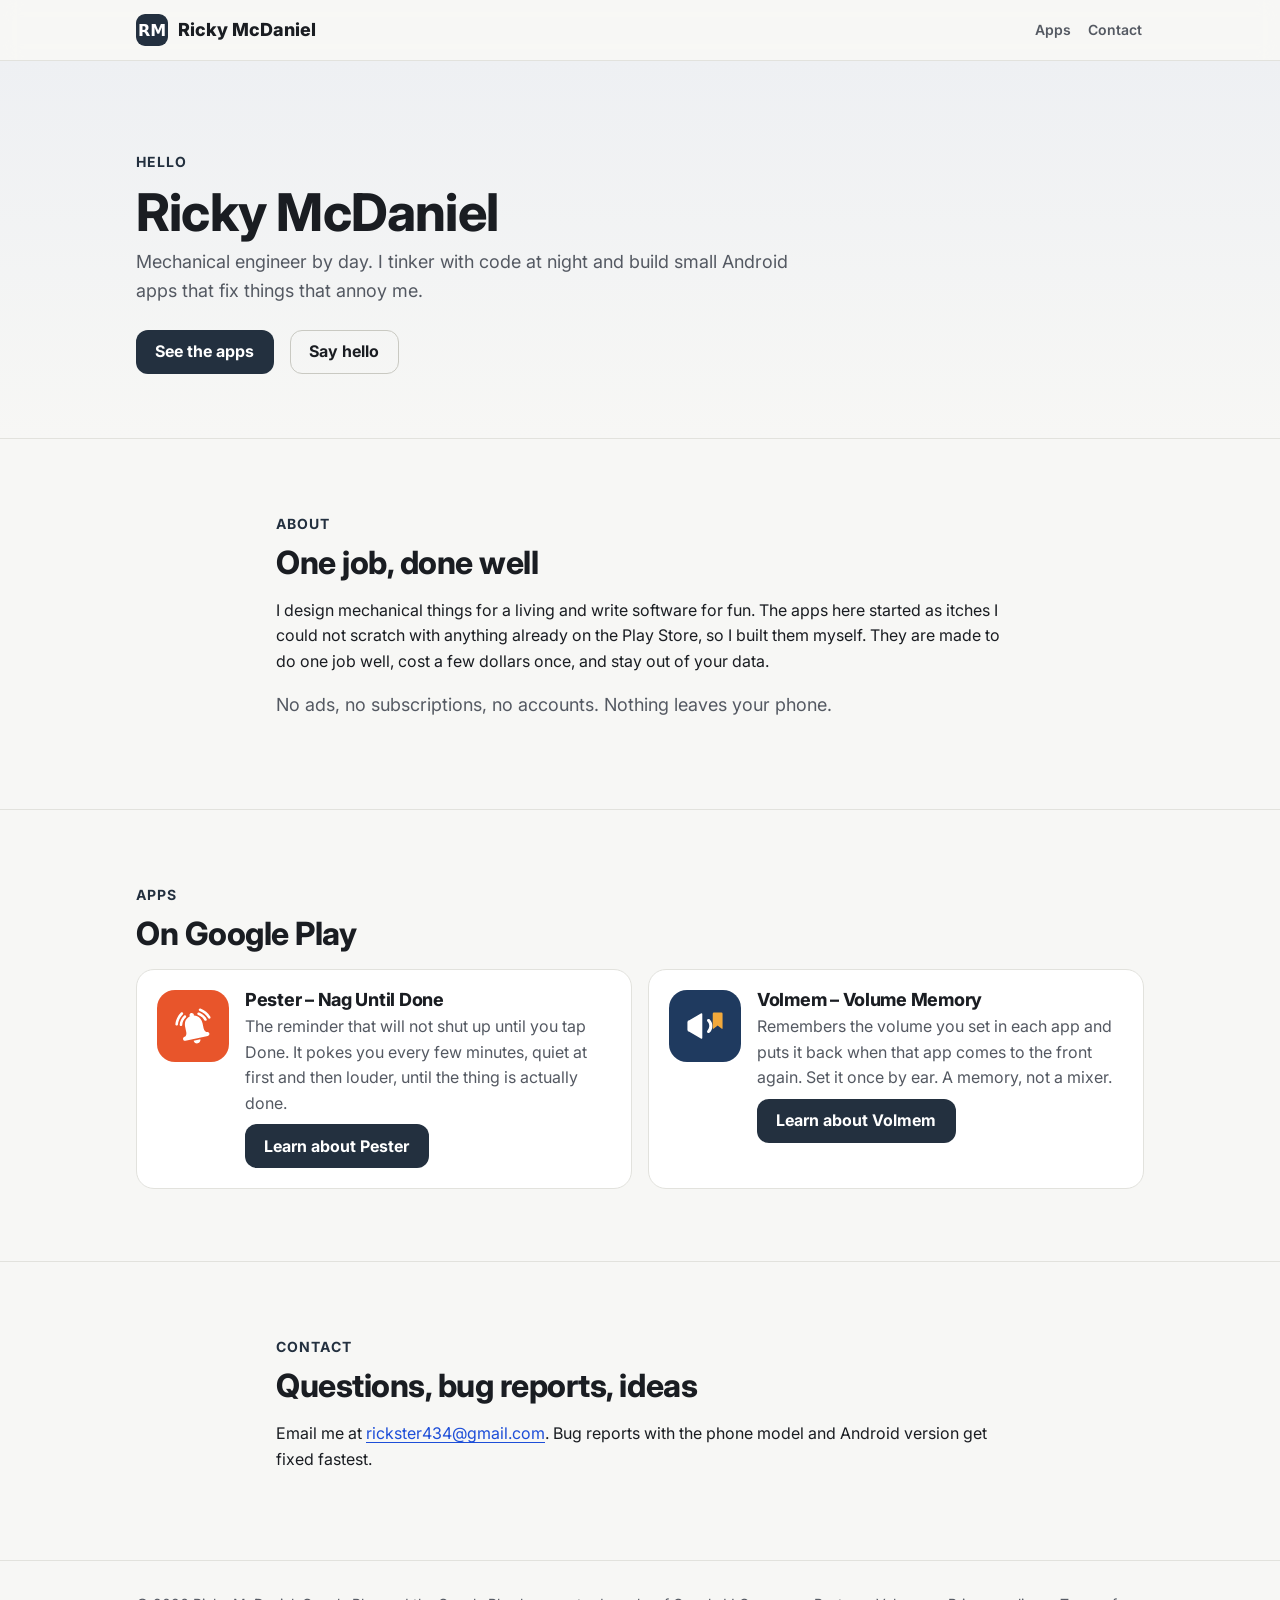
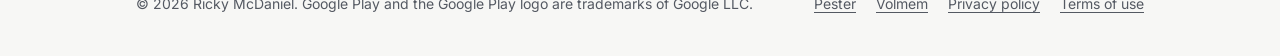
==== index.html @ fd783cd7 "Site: rickymcdaniel.net Co-Authored-By: Claude Opus 5.5 <noreply@anthropic.com>" ====
<!DOCTYPE html>
<html lang="en">
<head>
<meta charset="utf-8">
<meta name="viewport" content="width=device-width, initial-scale=1">
<title>Ricky McDaniel</title>
<meta name="description" content="Ricky McDaniel is a mechanical engineer who tinkers with code and builds small, honest Android apps: Pester, the reminder that nags until Done, and Volmem, a volume memory for every app.">
<link rel="canonical" href="https://rickymcdaniel.net/">
<meta name="theme-color" content="#23303F">
<meta property="og:type" content="website">
<meta property="og:site_name" content="Ricky McDaniel">
<meta property="og:title" content="Ricky McDaniel">
<meta property="og:description" content="Mechanical engineer, code tinkerer, Android app developer. Maker of Pester and Volmem.">
<meta property="og:url" content="https://rickymcdaniel.net/">
<meta property="og:image" content="https://rickymcdaniel.net/assets/og-image.png">
<meta property="og:image:width" content="1200">
<meta property="og:image:height" content="630">
<meta name="twitter:card" content="summary_large_image">
<link rel="icon" href="assets/favicon-32.png" sizes="32x32" type="image/png">
<link rel="icon" href="assets/favicon.svg" type="image/svg+xml">
<link rel="apple-touch-icon" href="assets/icon-180.png">
<link rel="preconnect" href="https://fonts.googleapis.com">
<link rel="preconnect" href="https://fonts.gstatic.com" crossorigin>
<link href="https://fonts.googleapis.com/css2?family=Inter:wght@400;600;700;800&display=swap" rel="stylesheet">
<link rel="stylesheet" href="assets/style.css">
</head>
<body>
<a class="skip" href="#main">Skip to content</a>
<header class="site-header">
  <div class="wrap">
    <a class="brand" href="/"><img src="assets/favicon.svg" alt="" width="32" height="32">Ricky McDaniel</a>
    <nav class="nav" aria-label="Site">
      <a href="#apps">Apps</a>
      <a href="#contact">Contact</a>
    </nav>
  </div>
</header>

<main id="main">
<section class="hero">
  <div class="wrap" style="display:block">
    <div class="wrap-narrow" style="padding:0">
      <p class="eyebrow">Hello</p>
      <h1>Ricky McDaniel</h1>
      <p class="lead">Mechanical engineer by day. I tinker with code at night and build small Android apps that fix things that annoy me.</p>
      <div class="cta-row">
        <a class="btn btn-primary" href="#apps">See the apps</a>
        <a class="btn btn-ghost" href="mailto:rickster434@gmail.com">Say hello</a>
      </div>
    </div>
  </div>
</section>

<section id="about">
  <div class="wrap wrap-narrow">
    <p class="eyebrow">About</p>
    <h2>One job, done well</h2>
    <p>I design mechanical things for a living and write software for fun. The apps here started as itches I could not scratch with anything already on the Play Store, so I built them myself. They are made to do one job well, cost a few dollars once, and stay out of your data.</p>
    <p class="lead">No ads, no subscriptions, no accounts. Nothing leaves your phone.</p>
  </div>
</section>

<section id="apps">
  <div class="wrap">
    <p class="eyebrow">Apps</p>
    <h2>On Google Play</h2>
    <div class="grid grid-2">
      <div class="card app-card">
        <img src="assets/pester-icon.svg" alt="" width="72" height="72">
        <div>
          <h3>Pester – Nag Until Done</h3>
          <p>The reminder that will not shut up until you tap Done. It pokes you every few minutes, quiet at first and then louder, until the thing is actually done.</p>
          <a class="btn btn-primary" href="https://pester.rickymcdaniel.net/">Learn about Pester</a>
        </div>
      </div>
      <div class="card app-card">
        <img src="assets/volmem-icon.svg" alt="" width="72" height="72">
        <div>
          <h3>Volmem – Volume Memory</h3>
          <p>Remembers the volume you set in each app and puts it back when that app comes to the front again. Set it once by ear. A memory, not a mixer.</p>
          <a class="btn btn-primary" href="https://volmem.rickymcdaniel.net/">Learn about Volmem</a>
        </div>
      </div>
    </div>
  </div>
</section>

<section id="contact">
  <div class="wrap wrap-narrow">
    <p class="eyebrow">Contact</p>
    <h2>Questions, bug reports, ideas</h2>
    <p>Email me at <a href="mailto:rickster434@gmail.com">rickster434@gmail.com</a>. Bug reports with the phone model and Android version get fixed fastest.</p>
  </div>
</section>
</main>

<footer class="site-footer">
  <div class="wrap">
    <div>© 2026 Ricky McDaniel. Google Play and the Google Play logo are trademarks of Google LLC.</div>
    <nav aria-label="Legal">
      <a href="https://pester.rickymcdaniel.net/">Pester</a>
      <a href="https://volmem.rickymcdaniel.net/">Volmem</a>
      <a href="privacy.html">Privacy policy</a>
      <a href="terms.html">Terms of use</a>
    </nav>
  </div>
</footer>
</body>
</html>
---- assets/style.css ----
:root {
  color-scheme: light dark;
  --fs-0: 0.875rem; --fs-1: 1rem; --fs-2: 1.125rem; --fs-3: 1.375rem; --fs-4: clamp(1.6rem, 3.2vw, 2rem); --fs-5: clamp(2rem, 4vw, 2.5rem); --fs-6: clamp(2.1rem, 5.5vw, 3.25rem);
  --bg: #F7F7F5; --surface: #FFFFFF; --surface-2: #EEEEEA; --line: #E2E2DD; --line-strong: #C9C9C2;
  --ink: #1A1D22; --ink-2: #545962; --link: #1D4ED8;
  --brand: #23303F; --brand-text: #23303F; --on-brand: #FFFFFF; --brand-soft: #E6EAF0;
  --accent: #0F766E; --accent-soft: #E2F3F0; --hero-bg: linear-gradient(180deg, #EEF0F3 0%, #F7F7F5 100%);
}
@media (prefers-color-scheme: dark) { :root {
  --bg: #121417; --surface: #1B1E23; --surface-2: #23272E; --line: #2C3138; --line-strong: #454B54;
  --ink: #EDEEF0; --ink-2: #A3A9B3; --link: #8FB4FF;
  --brand: #3C4A5E; --brand-text: #B7C4D6; --on-brand: #FFFFFF; --brand-soft: #262E3A;
  --accent: #2DD4BF; --accent-soft: #14302E; --hero-bg: linear-gradient(180deg, #181B20 0%, #121417 100%);
} }
/* ---------- tokens: brand block is replaced per site ---------- */

/* ---------- reset + base ---------- */
*, *::before, *::after { box-sizing: border-box; }
html { -webkit-text-size-adjust: 100%; scroll-behavior: smooth; }
body {
  margin: 0;
  font-family: "Inter", system-ui, -apple-system, "Segoe UI", Roboto, sans-serif;
  font-size: var(--fs-1);
  line-height: 1.6;
  color: var(--ink);
  background: var(--bg);
  overflow-x: hidden;
}
img, svg, video { max-width: 100%; height: auto; display: block; }
a { color: var(--link); text-decoration-thickness: 1px; text-underline-offset: 3px; }
a:hover { text-decoration-thickness: 2px; }
:focus-visible { outline: 3px solid var(--accent); outline-offset: 3px; border-radius: 4px; }
h1, h2, h3, h4 { line-height: 1.15; margin: 0 0 .5em; letter-spacing: -0.015em; font-weight: 750; }
h1 { font-size: var(--fs-6); }
h2 { font-size: var(--fs-4); }
h3 { font-size: var(--fs-2); }
p, ul, ol { margin: 0 0 1em; }
small, .small { font-size: var(--fs-0); }
.muted { color: var(--ink-2); }
code { font-family: ui-monospace, "SF Mono", Menlo, Consolas, monospace; font-size: .92em; background: var(--surface-2); padding: .1em .35em; border-radius: 5px; }
hr { border: 0; border-top: 1px solid var(--line); margin: 2rem 0; }

.wrap { width: 100%; max-width: 1040px; margin: 0 auto; padding-left: 16px; padding-right: 16px; }
.wrap-narrow { max-width: 760px; }
section { padding: clamp(2.5rem, 6vw, 4.5rem) 0; }
section + section { border-top: 1px solid var(--line); }
.eyebrow { display: inline-block; font-size: var(--fs-0); font-weight: 700; letter-spacing: .08em; text-transform: uppercase; color: var(--brand-text); margin-bottom: .6rem; }
.lead { font-size: var(--fs-2); color: var(--ink-2); max-width: 60ch; }
.center { text-align: center; }
.center .lead { margin-left: auto; margin-right: auto; }
.skip { position: absolute; left: -999px; top: 0; background: var(--brand); color: #fff; padding: .5rem 1rem; z-index: 100; }
.skip:focus { left: 16px; top: 8px; }

/* ---------- header ---------- */
.site-header { position: sticky; top: 0; z-index: 20; background: color-mix(in srgb, var(--bg) 88%, transparent); backdrop-filter: blur(10px); -webkit-backdrop-filter: blur(10px); border-bottom: 1px solid var(--line); }
.site-header .wrap { display: flex; align-items: center; justify-content: space-between; gap: 1rem; min-height: 60px; }
.brand { display: inline-flex; align-items: center; gap: .6rem; font-weight: 800; text-decoration: none; color: var(--ink); font-size: var(--fs-2); white-space: nowrap; flex: none; }
.brand img, .brand svg { width: 32px; height: 32px; border-radius: 9px; }
.nav { display: flex; gap: .25rem .9rem; flex-wrap: wrap; justify-content: flex-end; }
@media (max-width: 480px) { .brand { font-size: var(--fs-1); } .nav { gap: .25rem .7rem; } }
.nav a { color: var(--ink-2); text-decoration: none; font-weight: 600; font-size: var(--fs-0); padding: .35rem .1rem; }
.nav a:hover { color: var(--ink); text-decoration: underline; }
@media (max-width: 480px) { .nav a.hide-sm { display: none; } }

/* ---------- buttons + badge ---------- */
.btn { display: inline-flex; align-items: center; justify-content: center; gap: .5rem; min-height: 44px; padding: .6rem 1.15rem; border-radius: 12px; font-weight: 700; text-decoration: none; border: 1.5px solid transparent; cursor: pointer; font-size: var(--fs-1); line-height: 1.2; }
.btn-primary { background: var(--brand); color: var(--on-brand); }
.btn-primary:hover { filter: brightness(1.08); }
.btn-ghost { background: transparent; color: var(--ink); border-color: var(--line-strong); }
.btn-ghost:hover { background: var(--surface-2); }
.play-badge { display: inline-block; line-height: 0; }
.play-badge img { height: 62px; width: auto; }
.cta-row { display: flex; flex-wrap: wrap; gap: .9rem 1rem; align-items: center; }
.cta-row.center { justify-content: center; }
.cta-note { font-size: var(--fs-0); color: var(--ink-2); margin: .5rem 0 0; }

/* ---------- hero ---------- */
.hero { padding: clamp(2.5rem, 7vw, 5.5rem) 0 clamp(2rem, 6vw, 4rem); background: var(--hero-bg); }
.hero .wrap { display: grid; gap: 2rem; align-items: center; }
@media (min-width: 820px) { .hero .wrap { grid-template-columns: 1.15fr 1fr; gap: 3rem; } }
.hero-icon { width: 96px; height: 96px; border-radius: 24px; box-shadow: 0 10px 30px color-mix(in srgb, var(--brand) 35%, transparent); margin-bottom: 1.25rem; }
.hero h1 { margin-bottom: .35rem; }
.hero .app-title { display: block; }
.hero .tagline { font-size: var(--fs-3); font-weight: 600; line-height: 1.3; color: var(--ink); margin: 0 0 1rem; max-width: 22ch; letter-spacing: -0.01em; }
.hero .lead { margin-bottom: 1.5rem; }
.hero-shot { justify-self: center; width: min(100%, 300px); }
.hero-shot img { border-radius: 24px; box-shadow: 0 24px 60px rgba(0,0,0,.28); border: 1px solid var(--line); }
@media (max-width: 819px) { .hero-shot { width: min(100%, 250px); } }

/* ---------- storyboard ---------- */
.shots { display: grid; gap: 1.25rem; justify-items: center; }
@media (min-width: 720px) { .shots { grid-template-columns: repeat(3, 1fr); } }
.shot { width: min(100%, 290px); text-align: center; }
.shot img { border-radius: 20px; box-shadow: 0 14px 40px rgba(0,0,0,.22); border: 1px solid var(--line); background: var(--surface); }
.shot figcaption { margin-top: .75rem; font-weight: 600; font-size: var(--fs-0); color: var(--ink-2); }
figure { margin: 0; }

/* ---------- cards ---------- */
.grid { display: grid; gap: 1rem; }
@media (min-width: 640px) { .grid-2 { grid-template-columns: repeat(2, 1fr); } .grid-3 { grid-template-columns: repeat(3, 1fr); } }
@media (min-width: 900px) { .grid-4 { grid-template-columns: repeat(4, 1fr); } }
@media (min-width: 640px) and (max-width: 899px) { .grid-4 { grid-template-columns: repeat(2, 1fr); } }
.card { background: var(--surface); border: 1px solid var(--line); border-radius: 18px; padding: 1.25rem; }
.card h3 { margin-top: .25rem; }
.card p:last-child { margin-bottom: 0; }
.card .ico { width: 42px; height: 42px; border-radius: 12px; background: var(--brand-soft); color: var(--brand-text); display: grid; place-items: center; margin-bottom: .75rem; }
.card .ico svg { width: 24px; height: 24px; fill: currentColor; }

/* ---------- steps ---------- */
.steps { list-style: none; padding: 0; margin: 0; display: grid; gap: 1rem; counter-reset: step; }
@media (min-width: 720px) { .steps { grid-template-columns: repeat(3, 1fr); } }
.steps li { counter-increment: step; background: var(--surface); border: 1px solid var(--line); border-radius: 18px; padding: 1.25rem 1.25rem 1.25rem 4rem; position: relative; }
.steps li::before { content: counter(step); position: absolute; left: 1.1rem; top: 1.15rem; width: 34px; height: 34px; border-radius: 50%; background: var(--brand); color: var(--on-brand); font-weight: 800; display: grid; place-items: center; font-size: var(--fs-1); }
.steps h3 { font-size: var(--fs-2); margin-bottom: .25rem; }
.steps p { margin: 0; color: var(--ink-2); }

/* ---------- pricing ---------- */
.price-grid { display: grid; gap: 1rem; }
@media (min-width: 640px) { .price-grid { grid-template-columns: repeat(2, 1fr); } }
.price { background: var(--surface); border: 1px solid var(--line); border-radius: 20px; padding: 1.5rem; }
.price.featured { border-color: var(--brand); box-shadow: 0 0 0 3px color-mix(in srgb, var(--brand) 18%, transparent); }
.price .amount { font-size: var(--fs-5); font-weight: 800; letter-spacing: -0.02em; line-height: 1; margin: .5rem 0 .25rem; }
.price .amount small { font-size: var(--fs-1); font-weight: 600; color: var(--ink-2); letter-spacing: 0; }
.price ul { list-style: none; padding: 0; margin: 1rem 0 0; }
.price li { padding: .35rem 0 .35rem 1.7rem; position: relative; }
.price li::before { content: ""; position: absolute; left: 0; top: .72rem; width: 12px; height: 7px; border-left: 2.5px solid var(--accent); border-bottom: 2.5px solid var(--accent); transform: rotate(-45deg); }

/* ---------- callout / limits ---------- */
.callout { border: 2px solid var(--accent); background: var(--accent-soft); border-radius: 20px; padding: 1.5rem; }
.callout h2 { display: flex; align-items: center; gap: .6rem; }
.callout h2 svg { width: 30px; height: 30px; flex: none; fill: var(--accent); }
.callout ul { margin: 0; padding-left: 1.2rem; }
.callout li { margin: .4rem 0; }
.callout li strong { color: var(--ink); }

/* ---------- permissions ---------- */
.perms { list-style: none; padding: 0; margin: 0; display: grid; gap: .75rem; }
.perms li { display: grid; grid-template-columns: 1fr; gap: .15rem 1rem; background: var(--surface); border: 1px solid var(--line); border-radius: 14px; padding: .9rem 1.1rem; }
@media (min-width: 640px) { .perms li { grid-template-columns: 220px 1fr; } }
.perms b { font-weight: 700; }
.perms span { color: var(--ink-2); }
.perms .no { color: var(--ink-2); }
.perms .no b::before { content: "✕ "; color: var(--brand-text); }

/* ---------- FAQ ---------- */
.faq details { border-top: 1px solid var(--line); padding: .25rem 0; }
.faq details:last-child { border-bottom: 1px solid var(--line); }
.faq summary { cursor: pointer; font-weight: 700; padding: .85rem 2rem .85rem 0; list-style: none; position: relative; font-size: var(--fs-2); }
.faq summary::-webkit-details-marker { display: none; }
.faq summary::after { content: "+"; position: absolute; right: .25rem; top: .75rem; font-size: 1.5rem; color: var(--brand-text); font-weight: 400; line-height: 1; }
.faq details[open] summary::after { content: "–"; }
.faq details p { color: var(--ink-2); margin: 0 0 1rem; max-width: 70ch; }

/* ---------- footer ---------- */
.site-footer { border-top: 1px solid var(--line); padding: 2rem 0 2.5rem; color: var(--ink-2); font-size: var(--fs-0); }
.site-footer .wrap { display: flex; flex-wrap: wrap; gap: .75rem 1.5rem; justify-content: space-between; align-items: center; }
.site-footer nav { display: flex; flex-wrap: wrap; gap: .5rem 1.25rem; }
.site-footer a { color: var(--ink-2); }

/* ---------- docs (privacy / terms) ---------- */
.doc { padding: 2.5rem 0 4rem; }
.doc .meta { color: var(--ink-2); font-size: var(--fs-0); margin-bottom: 1.5rem; }
.notice { background: var(--surface-2); border-left: 4px solid var(--brand); padding: .9rem 1.1rem; border-radius: 0 12px 12px 0; margin: 1.5rem 0; font-size: var(--fs-0); }
.toc { background: var(--surface); border: 1px solid var(--line); border-radius: 16px; padding: 1.1rem 1.25rem; margin: 1.5rem 0 2rem; }
.toc h2 { font-size: var(--fs-1); margin-bottom: .5rem; }
.toc ol { margin: 0; padding-left: 1.3rem; columns: 1; }
@media (min-width: 640px) { .toc ol { columns: 2; column-gap: 2rem; } }
.toc li { break-inside: avoid; padding: .15rem 0; }
.doc h2 { font-size: var(--fs-3); margin-top: 2.25rem; scroll-margin-top: 80px; }
.doc h3 { margin-top: 1.5rem; }
.doc table { border-collapse: collapse; width: 100%; font-size: var(--fs-0); margin: 1rem 0; }
.doc th, .doc td { text-align: left; padding: .5rem .6rem; border-bottom: 1px solid var(--line); vertical-align: top; }
.doc th { color: var(--ink-2); font-weight: 700; }
.table-wrap { overflow-x: auto; }

/* ---------- home page app cards ---------- */
.app-card { display: grid; grid-template-columns: 72px 1fr; gap: 1rem; align-items: start; text-decoration: none; color: inherit; transition: transform .15s ease, box-shadow .15s ease; }
.app-card:hover { transform: translateY(-2px); box-shadow: 0 12px 30px rgba(0,0,0,.12); }
.app-card img { width: 72px; height: 72px; border-radius: 18px; }
.app-card h3 { margin: 0 0 .2rem; }
.app-card p { color: var(--ink-2); margin: 0 0 .5rem; }
.app-card .go { font-weight: 700; color: var(--link); }

/* ---------- misc ---------- */
.pill { display: inline-block; font-size: var(--fs-0); font-weight: 700; padding: .2rem .65rem; border-radius: 999px; background: var(--brand-soft); color: var(--brand-text); }
.big404 { font-size: clamp(4rem, 18vw, 9rem); font-weight: 900; letter-spacing: -0.05em; line-height: 1; color: var(--brand-text); margin: 0; }
@media (prefers-reduced-motion: reduce) { html { scroll-behavior: auto; } .app-card { transition: none; } }
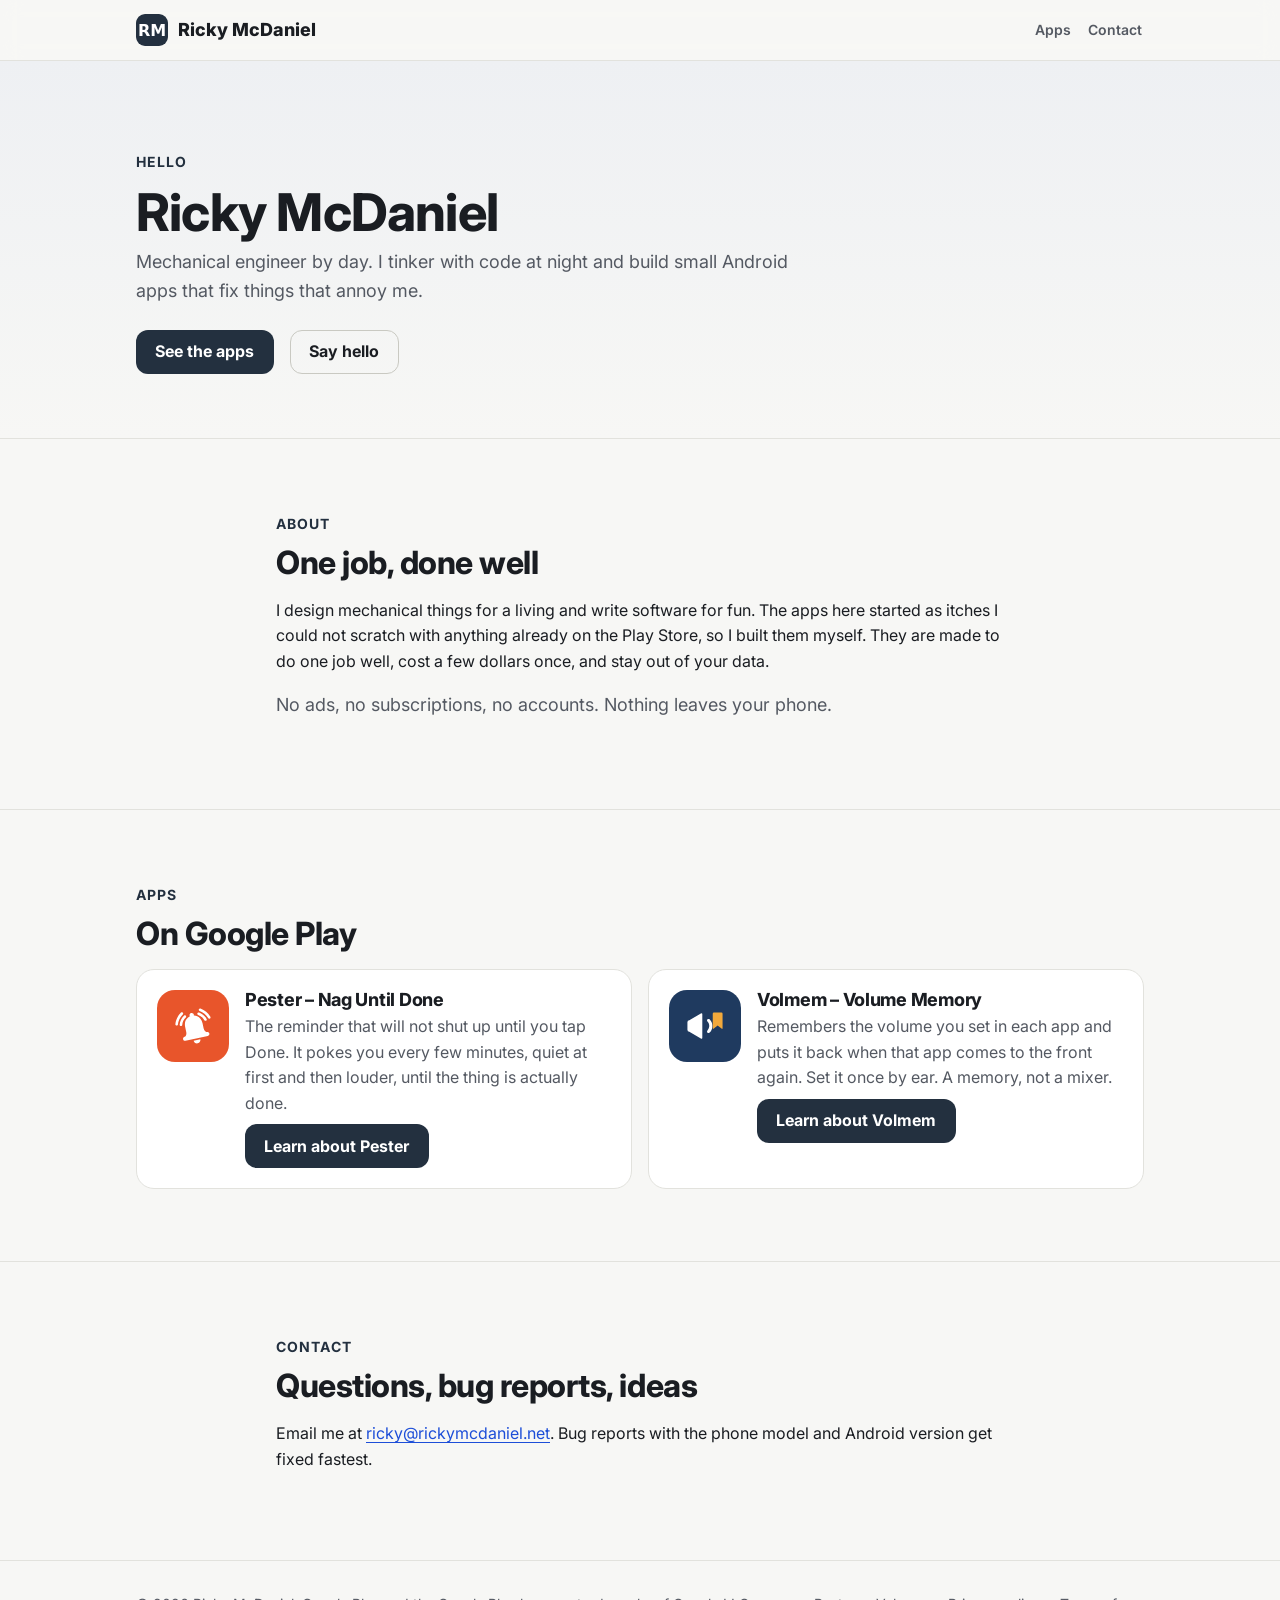
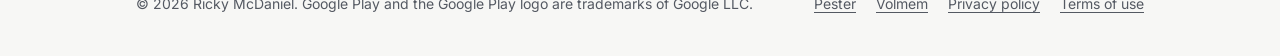
==== commit 5d8fa7a3: "Contact email: ricky@rickymcdaniel.net Co-Authored-By: Claude Opus 5.5 <noreply@anthropic.com>" ====
--- a/index.html
+++ b/index.html
@@ -45,7 +45,7 @@
       <p class="lead">Mechanical engineer by day. I tinker with code at night and build small Android apps that fix things that annoy me.</p>
       <div class="cta-row">
         <a class="btn btn-primary" href="#apps">See the apps</a>
-        <a class="btn btn-ghost" href="mailto:rickster434@gmail.com">Say hello</a>
+        <a class="btn btn-ghost" href="mailto:&#114;&#105;&#99;&#107;&#121;&#64;&#114;&#105;&#99;&#107;&#121;&#109;&#99;&#100;&#97;&#110;&#105;&#101;&#108;&#46;&#110;&#101;&#116;">Say hello</a>
       </div>
     </div>
   </div>
@@ -89,7 +89,7 @@
   <div class="wrap wrap-narrow">
     <p class="eyebrow">Contact</p>
     <h2>Questions, bug reports, ideas</h2>
-    <p>Email me at <a href="mailto:rickster434@gmail.com">rickster434@gmail.com</a>. Bug reports with the phone model and Android version get fixed fastest.</p>
+    <p>Email me at <a href="mailto:&#114;&#105;&#99;&#107;&#121;&#64;&#114;&#105;&#99;&#107;&#121;&#109;&#99;&#100;&#97;&#110;&#105;&#101;&#108;&#46;&#110;&#101;&#116;">&#114;&#105;&#99;&#107;&#121;&#64;&#114;&#105;&#99;&#107;&#121;&#109;&#99;&#100;&#97;&#110;&#105;&#101;&#108;&#46;&#110;&#101;&#116;</a>. Bug reports with the phone model and Android version get fixed fastest.</p>
   </div>
 </section>
 </main>
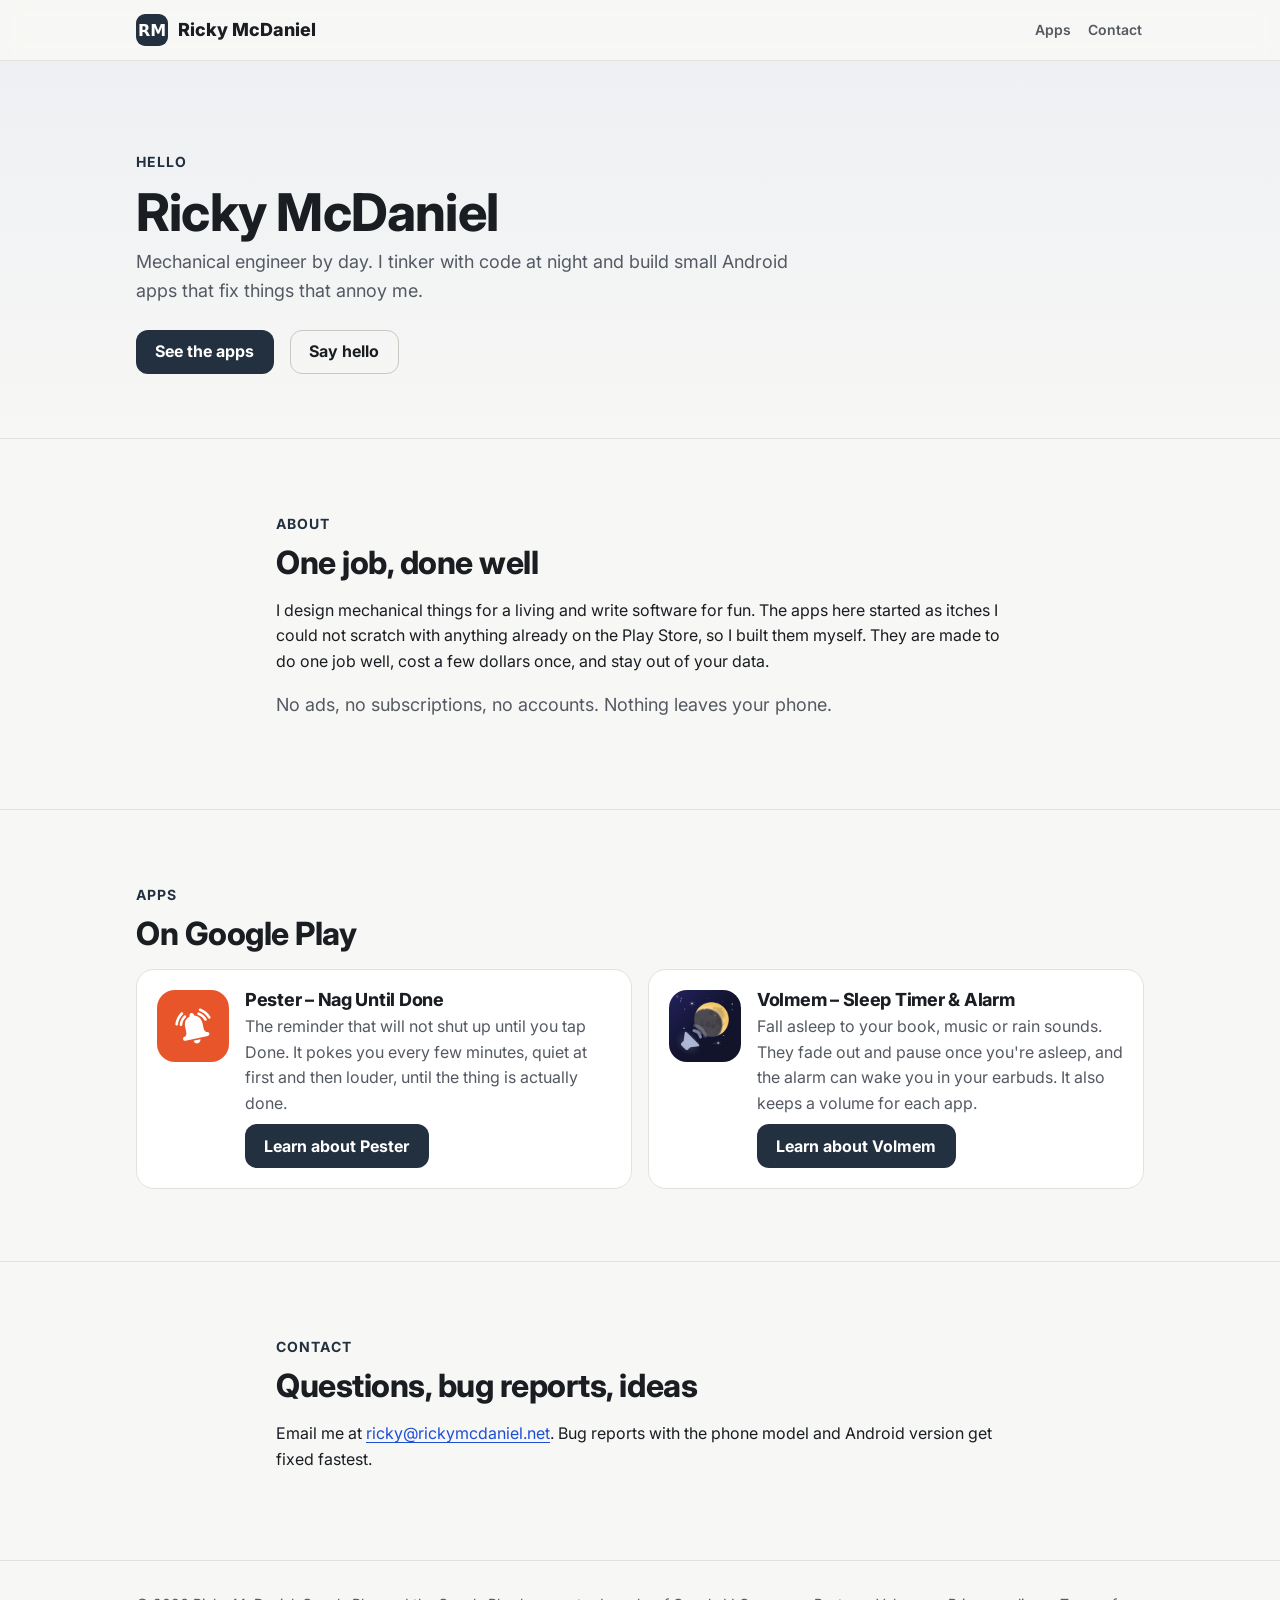
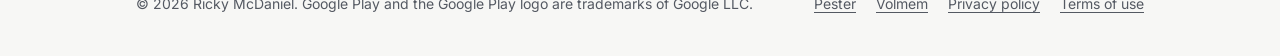
==== commit 59481f91: "Volmem card: Sleep Timer & Alarm, new icon Co-Authored-By: Claude Opus 5.5 <noreply@anthropic.com>" ====
--- a/index.html
+++ b/index.html
@@ -4,7 +4,7 @@
 <meta charset="utf-8">
 <meta name="viewport" content="width=device-width, initial-scale=1">
 <title>Ricky McDaniel</title>
-<meta name="description" content="Ricky McDaniel is a mechanical engineer who tinkers with code and builds small, honest Android apps: Pester, the reminder that nags until Done, and Volmem, a volume memory for every app.">
+<meta name="description" content="Ricky McDaniel is a mechanical engineer who tinkers with code and builds small, honest Android apps: Pester, the reminder that nags until Done, and Volmem, a sleep timer and alarm.">
 <link rel="canonical" href="https://rickymcdaniel.net/">
 <meta name="theme-color" content="#23303F">
 <meta property="og:type" content="website">
@@ -74,10 +74,10 @@
         </div>
       </div>
       <div class="card app-card">
-        <img src="assets/volmem-icon.svg" alt="" width="72" height="72">
+        <img src="assets/volmem-icon.png" alt="" width="72" height="72">
         <div>
-          <h3>Volmem – Volume Memory</h3>
-          <p>Remembers the volume you set in each app and puts it back when that app comes to the front again. Set it once by ear. A memory, not a mixer.</p>
+          <h3>Volmem – Sleep Timer &amp; Alarm</h3>
+          <p>Fall asleep to your book, music or rain sounds. They fade out and pause once you're asleep, and the alarm can wake you in your earbuds. It also keeps a volume for each app.</p>
           <a class="btn btn-primary" href="https://volmem.rickymcdaniel.net/">Learn about Volmem</a>
         </div>
       </div>
